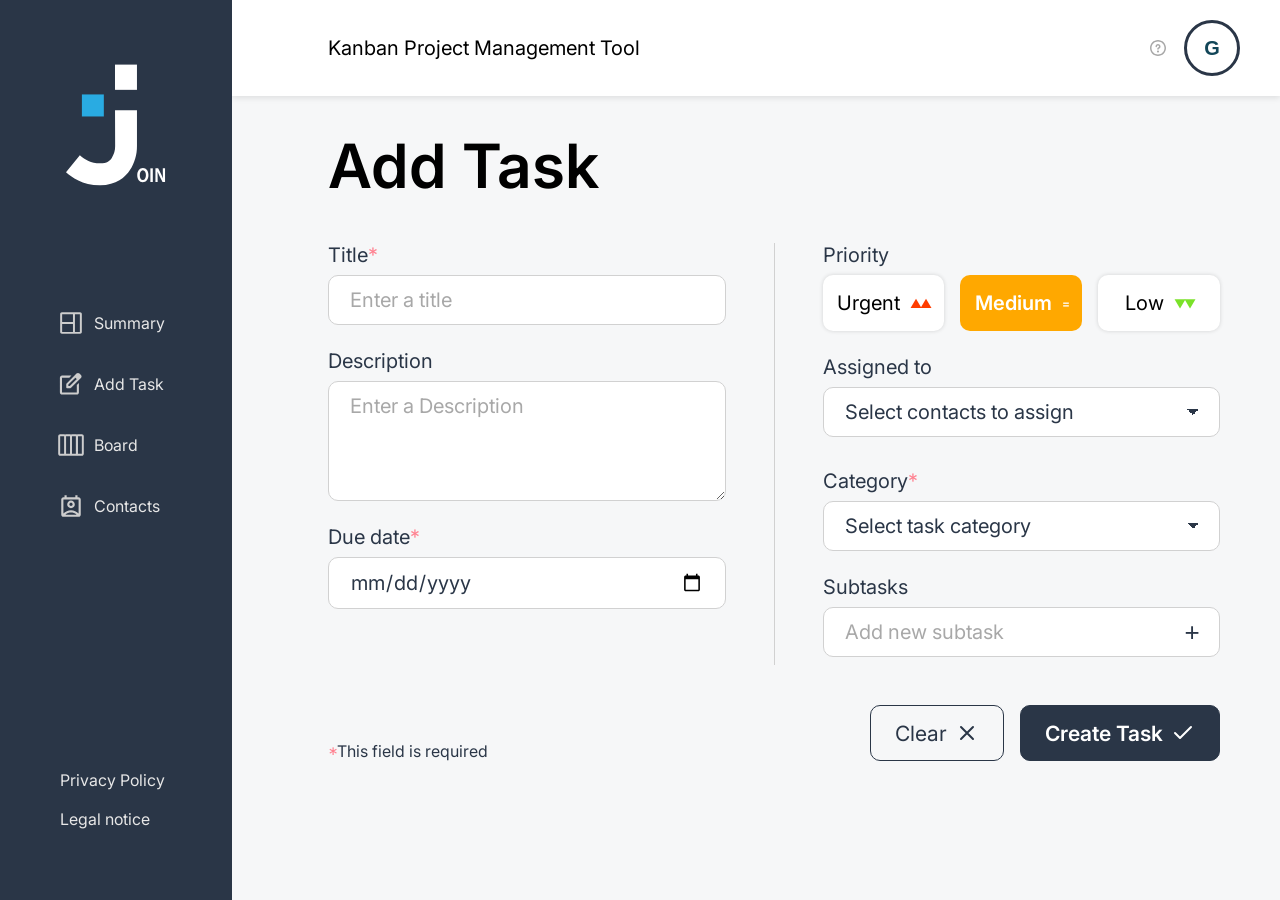
==== html/addTask.html @ f0934f65 "Refactor addTask.html for improved task input Updated the HTML structure for the add task page, incl" ====
<!DOCTYPE html>
<html lang="en">
<head>
    <meta charset="UTF-8">
    <meta name="viewport" content="width=device-width, initial-scale=1.0">
    <title>Add Task</title>
    <!-- LINK -->
    <link rel="stylesheet" href="../css/root.css">
    <link rel="stylesheet" href="../css/standard.css">
    <link rel="stylesheet" href="../css/menuBoard.css">
    <link rel="stylesheet" href="../css/topHeader.css">
    <link rel="stylesheet" href="../style.css">
    <link rel="stylesheet" href="../css/avatar.css">
    <link rel="stylesheet" href="../css/toast.css">
    <link rel="stylesheet" href="../css/addTask.css">
    <link rel="icon" href="../assets/icons/favicon.svg" type="image/svg+xml">
    <script src="../script.js"></script>
    <script src="../js/firebaseConfig.js" defer></script>
    <script src="../js/contactsDb.js" defer></script>
    <script src="../js/contactsApi.js" defer></script>
    <script src="../js/templates.js" defer></script>
    <script src="../js/tasksDb.js" defer></script>
    <script src="../js/tasksApi.js" defer></script>
    <script src="../js/tasksTemplates.js" defer></script>
    <script src="../js/addTask.js" defer></script>


    
</head>
<body>
    <!-- MENU BOARD -->
        <header id="topHeader" class="topHeader">
            <div id="topHeader-content" class="header">
                <p class="title" id="title">Kanban Project Management Tool</p>
                <div class="circle">
                    <a href="help.html" id="helpButton" class="helpButton" aria-label="Help">
                        <img class="questionCircle" src="../assets/icons/questionsCircle.svg" alt="" id="questionCircle">
                    </a>
                    <button id="profileButton" class="profileButton" aria-haspopup="true" aria-controls="profileMenu" aria-expanded="false" aria-label="Profile menu">
                        <div id="nameKuerzel" class="nameKuerzel">G</div>
                    </button>
                    <nav id="profileMenu" class="profileMenu" aria-label="Profile menu" hidden>
                        <a class="profileMenuItem" href="legal.html">Legal Notice</a>
                        <a class="profileMenuItem" href="privacy.html">Privacy Policy</a>
                        <button type="button" class="profileMenuItem" id="logoutButton">Log out</button>
                    </nav>
                </div>
            </div>
        </header>
        <section class="menuBoard" id="menuBoard">
            <img class="logo" src="../assets/icons/joinDesktop.svg" alt="Join Logo">
            <nav class="menuContainer" id="menuContainer">
                <a class="menuItems" href="../html/summary.html"> <img src="../assets/icons/summary.svg" alt="Summary Icon"><p>Summary</p></a>
                <a class="menuItems" href="../html/addTask.html"> <img src="../assets/icons/addTask.svg" alt="Add Task Icon"><p>Add Task</p></a>
                <a class="menuItems" href="../html/board.html"> <img src="../assets/icons/board.svg" alt="Board Icon"><p>Board</p></a>
                <a class="menuItems" href="../html/contacts.html"> <img src="../assets/icons/contacts.svg" alt="Contacts Icon"><p>Contacts</p></a>
            </nav>
            <div class="menuContainer" id="policyContainer">
                <a class="menuItems" href="../html/privacy.html"> <p>Privacy Policy</p></a>
                <a class="menuItems" href="../html/legal.html"> <p>Legal notice</p></a>
            </div>
        </section>
        <main class="addTask">
            <h1 class="addTask__title">Add Task</h1>
            <form class="addTask__form" id="addTaskForm" novalidate>
                <div class="addTask__columns">
                    <div class="addTask__column">
                        <div class="field">
                            <label class="field__label" for="taskTitle">Title<span class="field__required">*</span></label>
                            <input class="field__input" type="text" id="taskTitle" placeholder="Enter a title" autocomplete="off" aria-describedby="taskTitle-error">
                            <p class="field__error" id="taskTitle-error" aria-live="polite"></p>
                        </div>
                        <div class="field">
                            <label class="field__label" for="taskDescription">Description</label>
                            <textarea class="field__input field__input--area" id="taskDescription" placeholder="Enter a Description"></textarea>
                        </div>
                        <div class="field">
                            <label class="field__label" for="taskDueDate">Due date<span class="field__required">*</span></label>
                            <input class="field__input" type="date" id="taskDueDate" aria-describedby="taskDueDate-error">
                            <p class="field__error" id="taskDueDate-error" aria-live="polite"></p>
                        </div>
                    </div>
                    <div class="addTask__divider" aria-hidden="true"></div>
                    <div class="addTask__column">
                        <div class="field">
                            <span class="field__label" id="priorityLabel">Priority</span>
                            <div class="priority" role="group" aria-labelledby="priorityLabel">
                                <button type="button" class="priority__button" data-action="set-priority" data-priority="urgent" aria-pressed="false">Urgent <span class="priority__icon" aria-hidden="true">▲▲</span></button>
                                <button type="button" class="priority__button" data-action="set-priority" data-priority="medium" aria-pressed="true">Medium <span class="priority__icon" aria-hidden="true">=</span></button>
                                <button type="button" class="priority__button" data-action="set-priority" data-priority="low" aria-pressed="false">Low <span class="priority__icon" aria-hidden="true">▼▼</span></button>
                            </div>
                        </div>
                        <div class="field">
                            <span class="field__label" id="assignedLabel">Assigned to</span>
                            <div class="assign" id="assignedTo">
                                <button type="button" class="field__input assign__toggle" id="assignToggle" data-action="toggle-contact-menu" aria-haspopup="true" aria-expanded="false" aria-controls="contactOptions" aria-labelledby="assignedLabel assignToggle">Select contacts to assign</button>
                                <ul class="assign__options" id="contactOptions" hidden></ul>
                            </div>
                            <div class="assign__selected" id="selectedContacts"></div>
                        </div>
                        <div class="field">
                            <label class="field__label" for="taskCategory">Category<span class="field__required">*</span></label>
                            <select class="field__input field__input--select" id="taskCategory" aria-describedby="taskCategory-error">
                                <option value="">Select task category</option>
                                <option value="Technical Task">Technical Task</option>
                                <option value="User Story">User Story</option>
                            </select>
                            <p class="field__error" id="taskCategory-error" aria-live="polite"></p>
                        </div>
                        <div class="field">
                            <label class="field__label" for="subtaskInput">Subtasks</label>
                            <div class="subtaskInput">
                                <input class="field__input" type="text" id="subtaskInput" placeholder="Add new subtask" autocomplete="off">
                                <button type="button" class="subtaskInput__plus" data-action="focus-subtask" aria-label="Add subtask">+</button>
                                <span class="subtaskInput__actions">
                                    <button type="button" data-action="clear-subtask-input" aria-label="Empty the subtask field"><img src="../assets/icons/close.svg" alt=""></button>
                                    <button type="button" class="subtaskInput__confirm" data-action="add-subtask" aria-label="Add subtask"><img src="../assets/icons/check.svg" alt=""></button>
                                </span>
                            </div>
                            <ul class="subtaskList" id="subtaskList"></ul>
                        </div>
                    </div>
                </div>
                <div class="addTask__footer">
                    <p class="addTask__note"><span class="field__required">*</span>This field is required</p>
                    <p class="field__error" id="form-error" role="alert"></p>
                    <div class="addTask__buttons">
                        <button type="button" class="addTask__button addTask__button--secondary" id="clearButton">Clear <img src="../assets/icons/close.svg" alt=""></button>
                        <button type="submit" class="addTask__button addTask__button--primary" id="createButton">Create Task <img src="../assets/icons/check.svg" alt=""></button>
                    </div>
                </div>
            </form>
        </main>
</body>
</html>
---- css/root.css ----
:root {
  /* Colors */
  --color-background: #f6f7f8;
  --color-text: #ffffff;

  /* Menu Board */
  --color-menuBoard-background: #2a3647;
  --color-menuBoard-hover-background: #091931;
  --menuBoard-min-height: 710px;
  --color-menuBoard-text: #e7e7e7;
  --color-header-background: #ffffff;
  --color-initials: #124658;
  --menuBoard-width: 232px;
  --color-profile-button-background: #29ABE2;
  --color-profile-hover-background: #000000;

  /* Layout */
  --header-width: 1241px;
  --header-height: 122px;

  /* Spacing */
  --header-signup-gap: 35px;

  /* Typography */
  --font-family: "Inter", sans-serif;
  --font-size-header: 20px;
  --font-weight-regular: 400;
  --line-height-header: 120%;

  /* Login Button */
  --login-button-background: #2a3647;
  --login-button-radius: 8px;
  --login-button-padding-y: 15px;
  --login-button-padding-x: 24px;
  --login-button-height: 48px;
  --login-button-color: #ffffff;

  /* Button Typography */
  --button-font-size: 16px;
  --button-font-weight: 700;
  --button-line-height: 120%;
  --font-family: "Inter", sans-serif;

  /* Guest Login Button */
  --guest-button-width: 177px;
  --guest-button-height: 48px;
  --guest-button-radius: 8px;
  --guest-button-border-width: 1px;
  --guest-button-padding-y: 15px;
  --guest-button-padding-x: 24px;

  /* Guest Login Button Typography */
  --guest-button-font-family: "Inter", sans-serif;
  --guest-button-font-size: 21px;
  --guest-button-font-weight: 700;
  --guest-button-line-height: 120%;
  --guest-button-color: #2a3647;

  /* Login Card */
  --login-card-width: 652px;
  --login-card-background: #ffffff;
  --login-card-radius: 30px;
  --login-card-padding-y: 48px;
  --login-card-padding-x: 115px;
  --login-card-gap: 32px;
  --login-card-shadow: 0 0 14px 3px rgba(0, 0, 0, 0.14);

  /* Login Title */
  --login-title-font-size: 61px;
  --login-title-font-weight: 700;
  --login-title-line-height: 120%;
  --login-title-color: #000000;

  /* Login Title Underline */
  --login-underline-color: #29abe2;
  --login-underline-height: 3px;

  /* Login Input Fields */
  --input-height: 48px;
  --input-radius: 10px;
  --input-border-width: 1px;
  --input-padding-y: 12px;
  --input-padding-x: 21px;
  --input-gap: 10px;
  --input-background: #ffffff;
  --input-border-color: #686868;

  /* Input Typography */
  --input-font-size: 20px;
  --input-font-weight: 400;
  --input-line-height: 120%;
  --input-text-color: #686868;
}
---- css/standard.css ----
body {
  min-height: 100vh;
  display: flex;
  flex-direction: column;

  background-color: var(--color-background);
  font-family: "Inter", sans-serif;
}

main {
  display: flex;
  flex-direction: row;
  gap: 10px;
}

/* =========================
   FONT FACE
========================= */

@font-face {
  font-family: "Inter";
  src: url("../assets/fonts/Anton,Inter/Inter/static/Inter_18pt-Regular.ttf");
  font-weight: 400;
  font-style: normal;
}

@font-face {
  font-family: "Inter";
  src: url("../assets/fonts/Anton,Inter/Inter/static/Inter_18pt-SemiBold.ttf");
  font-weight: 600;
  font-style: normal;
}

@font-face {
  font-family: "Inter";
  src: url("../assets/fonts/Anton,Inter/Inter/static/Inter_18pt-SemiBold.ttf");
  font-weight: 700;
  font-style: normal;
}
---- css/menuBoard.css ----
.menuBoard {
    position: fixed;
    display: flex;
    flex-direction: column;
    box-sizing: border-box;
    background-color: var(--color-menuBoard-background);
    color: var(--color-menuBoard-text);
    height: 100vh;
    min-height: var(--menuBoard-min-height);
    width: var(--menuBoard-width);
    left: 0;
    top: 0;
    padding: 64px 0;
    z-index: 1000;
}

.logo {
    height: 122px;
    width: 100px;
}

.menuBoard .logo {
    margin: 0 0 114px 66px;
}

.menuContainer {
    display: flex;
    flex-direction: column;
    gap: 16px;
    width: 100%;
}

#policyContainer {
    gap: 4px;
    margin-top: auto;
}

.menuItems {
    display: flex;
    justify-content: flex-start;
    align-items: center;
    gap: 10px;
    box-sizing: border-box;
    width: 100%;
    height: 45px;
    padding-left: 58px;
    border: unset;
    background-color: unset;
    cursor: pointer;
    transition: background-color 0.1s ease-in-out;
    color: var(--color-menuBoard-text);
    font-size: 16px;
    text-decoration: none;
}

.menuItems img {
    width: 26px;
    height: 26px;
}

#policyContainer .menuItems {
    height: 35px;
    padding-left: 60px;
}

.menuItems:hover,
.menuItems[aria-current="page"] {
    background-color: var(--color-menuBoard-hover-background);
}

p {
    margin: 0;
}
---- css/topHeader.css ----
/* Header Section */

.topHeader {
    position: fixed;
    top: 0;
    left: 232px;
    right: 0;
    height: 96px;
    background: var(--color-header-background);
    box-shadow: 0px 2px 6px rgba(0, 0, 0, 0.1);
    display: flex;
    font-size: 20px;
    z-index: 1000;
}

.header {
    display: flex;
    align-items: center;
    justify-content: space-between;
    width: 100%;
    padding: 0 40px 0 96px;
}

/* Circle Section */

.circle {
    position: relative;
    display: flex;
    gap: 16px;
}

.helpButton {
    display: flex;
    align-items: center;
    cursor: pointer;
    transition: all 0.1s ease-out;
    border: unset;
    background-color: unset;
    padding: 0;
}

.questionCircle {
    width: 20px;
    height: 20px;
    padding: 0;
}

.profileButton {
    display: flex;
    border: unset;
    background-color: unset;
    padding: 0;
}

.nameKuerzel {
    display: flex;
    align-items: center;
    justify-content: center;
    box-sizing: border-box;
    color: var(--color-initials);
    aspect-ratio: 1/1;
    height: 56px;
    border-radius: 50%;
    cursor: pointer;
    transition: background-color 0.1s ease-in, color 0.1s ease-in;
    border: 3px solid var(--color-menuBoard-background);
    background-color: var(--color-header-background);
    font-size: 20px;
    font-weight: bold;
}

.nameKuerzel:hover {
    background-color: var(--color-menuBoard-background);
    color: var(--color-header-background);
}

.profileButton[hidden] {
    display: none;
}

/* Profile menu: Legal Notice, Privacy Policy, Log out */

.profileMenu {
    position: absolute;
    top: calc(100% + 12px);
    right: 0;
    display: flex;
    flex-direction: column;
    min-width: 150px;
    padding: 8px;
    border-radius: 20px 0 20px 20px;
    background-color: var(--color-menuBoard-background);
}

.profileMenu[hidden] {
    display: none;
}

.profileMenuItem {
    display: block;
    padding: 10px 16px;
    border: unset;
    border-radius: 8px;
    background-color: unset;
    color: var(--color-text);
    font-family: inherit;
    font-size: 16px;
    text-align: left;
    text-decoration: none;
    white-space: nowrap;
    cursor: pointer;
    transition: background-color 100ms ease-in-out;
}

.profileMenuItem:hover {
    background-color: var(--color-menuBoard-hover-background);
}
---- style.css ----
@import url("./css/root.css");
@import url("./css/standard.css");



html,
body {
    display: flex;
    flex-direction: column;
    min-height: 100vh;
    width: 100%;
    min-height: 100vh;
    margin: 0;
      box-sizing: border-box;
}

*,
*::before,
*::after {
    box-sizing: border-box;
    margin: 0;
    padding: 0;
}

.start-page{
    margin:0;
    background-color: #2A3647;
    min-height: 100vh

}

.start-content {
  display: flex;
  justify-content: center;
  align-items: center;
  min-height: 100vh;
}

.start-content img {
  width: 100px;
  height: 122px;
  object-fit: contain;
}
---- css/addTask.css ----
/* Add Task: Formular in zwei Spalten (links Titel, Beschreibung, Datum; rechts Priorität, Kontakte, Kategorie, Subtasks) */

.addTask {
    display: block;
    padding: 130px 60px 48px 328px;
    color: var(--color-menuBoard-background);
    font-family: var(--font-family);
}

.addTask__title {
    margin: 0 0 40px;
    font-size: 61px;
    font-weight: 700;
    line-height: 1.2;
    color: #000000;
}

.addTask__form {
    max-width: 980px;
}

.addTask__columns {
    display: flex;
    gap: 48px;
}

.addTask__column {
    display: flex;
    flex: 1 1 0;
    flex-direction: column;
    gap: 24px;
    min-width: 0;
}

.addTask__divider {
    width: 1px;
    background-color: #d1d1d1;
}

/* Felder */

.field {
    position: relative;
    display: flex;
    flex-direction: column;
    gap: 8px;
}

.field__label {
    font-size: 20px;
}

.field__required {
    color: #ff8190;
}

.field__input {
    box-sizing: border-box;
    width: 100%;
    min-height: 48px;
    padding: 12px 21px;
    border: 1px solid #d1d1d1;
    border-radius: 10px;
    background-color: #ffffff;
    font-family: inherit;
    font-size: 20px;
    color: var(--color-menuBoard-background);
}

.field__input::placeholder {
    color: #a8a8a8;
}

.field__input:focus {
    border-color: var(--secondary-color);
    outline: none;
}

.field__input--area {
    min-height: 120px;
    resize: vertical;
}

.field__input--select {
    appearance: none;
    cursor: pointer;
    background-image: linear-gradient(45deg, transparent 50%, #2a3647 50%), linear-gradient(135deg, #2a3647 50%, transparent 50%);
    background-position: calc(100% - 26px) 50%, calc(100% - 20px) 50%;
    background-size: 6px 6px;
    background-repeat: no-repeat;
}

.input-error {
    border-color: #ff3d71;
}

.field__error {
    margin: 0;
    color: #ff3d71;
    font-size: 14px;
}

.field__error:empty {
    display: none;
}

/* Priorität */

.priority {
    display: flex;
    gap: 16px;
}

.priority__button {
    display: flex;
    flex: 1 1 0;
    align-items: center;
    justify-content: center;
    gap: 10px;
    min-height: 56px;
    border: unset;
    border-radius: 10px;
    background-color: #ffffff;
    box-shadow: 0 0 4px rgba(0, 0, 0, 0.15);
    font-family: inherit;
    font-size: 20px;
    color: #000000;
    cursor: pointer;
    transition: background-color 100ms ease-in-out;
}

.priority__icon {
    font-size: 12px;
    letter-spacing: -2px;
}

.priority__button[data-priority="urgent"] .priority__icon { color: #ff3d00; }
.priority__button[data-priority="medium"] .priority__icon { color: #ffa800; }
.priority__button[data-priority="low"] .priority__icon { color: #7ae229; }

.priority__button[aria-pressed="true"] {
    color: #ffffff;
    font-weight: 700;
    box-shadow: none;
}

.priority__button[aria-pressed="true"] .priority__icon { color: #ffffff; }
.priority__button[data-priority="urgent"][aria-pressed="true"] { background-color: #ff3d00; }
.priority__button[data-priority="medium"][aria-pressed="true"] { background-color: #ffa800; }
.priority__button[data-priority="low"][aria-pressed="true"] { background-color: #7ae229; }

/* Assigned to */

.assign {
    position: relative;
}

.assign__toggle {
    position: relative;
    text-align: left;
    cursor: pointer;
    background-image: linear-gradient(45deg, transparent 50%, #2a3647 50%), linear-gradient(135deg, #2a3647 50%, transparent 50%);
    background-position: calc(100% - 26px) 50%, calc(100% - 20px) 50%;
    background-size: 6px 6px;
    background-repeat: no-repeat;
}

.assign__options {
    position: absolute;
    top: calc(100% + 4px);
    z-index: 10;
    box-sizing: border-box;
    width: 100%;
    max-height: 260px;
    margin: 0;
    padding: 8px;
    overflow-y: auto;
    list-style: none;
    border: 1px solid #d1d1d1;
    border-radius: 10px;
    background-color: #ffffff;
}

.assign__option {
    display: flex;
    align-items: center;
    gap: 16px;
    box-sizing: border-box;
    width: 100%;
    padding: 8px 12px;
    border: unset;
    border-radius: 10px;
    background-color: unset;
    font-family: inherit;
    font-size: 20px;
    color: inherit;
    text-align: left;
    cursor: pointer;
    transition: background-color 100ms ease-in-out;
}

.assign__option:hover {
    background-color: #eef0f3;
}

.assign__option[aria-pressed="true"] {
    background-color: var(--color-menuBoard-background);
    color: #ffffff;
}

.assign__name {
    flex: 1 1 auto;
}

.assign__box {
    flex: 0 0 18px;
    width: 18px;
    height: 18px;
    border: 2px solid currentColor;
    border-radius: 4px;
}

.assign__option[aria-pressed="true"] .assign__box {
    display: flex;
    align-items: center;
    justify-content: center;
    background-color: #ffffff;
    color: var(--color-menuBoard-background);
    font-size: 14px;
    font-weight: 700;
    line-height: 1;
}

.assign__option[aria-pressed="true"] .assign__box::after {
    content: "✓";
}

.assign__message {
    padding: 8px 12px;
}

.assign__selected {
    display: flex;
    flex-wrap: wrap;
}

.taskAvatar {
    display: flex;
    align-items: center;
    justify-content: center;
    flex: 0 0 42px;
    width: 42px;
    height: 42px;
    margin-right: -8px;
    border: 2px solid #ffffff;
    border-radius: 50%;
    box-sizing: border-box;
    color: #ffffff;
    font-size: 14px;
    font-weight: 600;
}

/* Subtasks */

.subtaskInput {
    position: relative;
}

.subtaskInput__plus,
.subtaskInput__actions {
    position: absolute;
    top: 50%;
    right: 12px;
    transform: translateY(-50%);
}

.subtaskInput__plus,
.subtaskInput__actions button,
.subtaskList__actions button {
    border: unset;
    background-color: unset;
    cursor: pointer;
    transition: background-color 100ms ease-in-out;
}

.subtaskInput__plus {
    width: 32px;
    height: 32px;
    border-radius: 50%;
    font-size: 26px;
    line-height: 1;
    color: var(--color-menuBoard-background);
}

.subtaskInput__plus:hover,
.subtaskInput__actions button:hover,
.subtaskList__actions button:hover {
    background-color: #eef0f3;
}

.subtaskInput:focus-within .subtaskInput__plus,
.subtaskInput:not(:focus-within) .subtaskInput__actions {
    display: none;
}

.subtaskInput__actions {
    display: flex;
    gap: 8px;
}

.subtaskInput__actions button,
.subtaskList__actions button {
    width: 32px;
    height: 32px;
    padding: 4px;
    border-radius: 8px;
    color: var(--color-menuBoard-background);
}

.subtaskInput__actions .subtaskInput__confirm,
.subtaskList__actions .subtaskList__confirm {
    background-color: var(--color-menuBoard-background);
}

.subtaskList {
    margin: 0;
    padding: 0;
    list-style: none;
}

.subtaskList__item {
    display: flex;
    align-items: center;
    justify-content: space-between;
    gap: 12px;
    padding: 6px 12px;
    border-radius: 8px;
}

.subtaskList__item::before {
    content: "•";
    margin-right: -4px;
}

.subtaskList__title {
    flex: 1 1 auto;
    overflow-wrap: anywhere;
    font-size: 20px;
}

.subtaskList__actions {
    display: none;
    gap: 4px;
}

.subtaskList__item:hover .subtaskList__actions,
.subtaskList__item:focus-within .subtaskList__actions,
.subtaskList__actions--visible {
    display: flex;
}

.subtaskList__item:hover {
    background-color: #eef0f3;
}

.subtaskList__item--edit::before {
    content: none;
}

.subtaskList__input {
    flex: 1 1 auto;
    min-width: 0;
    padding: 6px 4px;
    border: unset;
    border-bottom: 1px solid var(--secondary-color);
    background-color: unset;
    font-family: inherit;
    font-size: 20px;
}

/* Unten: Hinweis, Clear, Create Task */

.addTask__footer {
    display: flex;
    align-items: flex-end;
    justify-content: space-between;
    gap: 16px;
    margin-top: 40px;
}

.addTask__note {
    margin: 0;
    font-size: 16px;
}

.addTask__buttons {
    display: flex;
    gap: 16px;
}

.addTask__button {
    display: flex;
    align-items: center;
    gap: 8px;
    min-height: 56px;
    padding: 0 24px;
    border: 1px solid var(--color-menuBoard-background);
    border-radius: 10px;
    font-family: inherit;
    font-size: 21px;
    font-weight: 700;
    cursor: pointer;
    transition: background-color 100ms ease-in-out, border-color 100ms ease-in-out;
}

.addTask__button img {
    width: 24px;
    height: 24px;
}

.addTask__button--secondary {
    background-color: #f6f7f8;
    color: var(--color-menuBoard-background);
    font-weight: 400;
}

.addTask__button--secondary:hover {
    border-color: var(--secondary-color);
}

.addTask__button--primary {
    background-color: var(--color-menuBoard-background);
    color: #ffffff;
}

.addTask__button--primary:hover {
    background-color: var(--secondary-color);
    border-color: var(--secondary-color);
}

.addTask__button:disabled {
    opacity: 0.5;
    cursor: not-allowed;
}
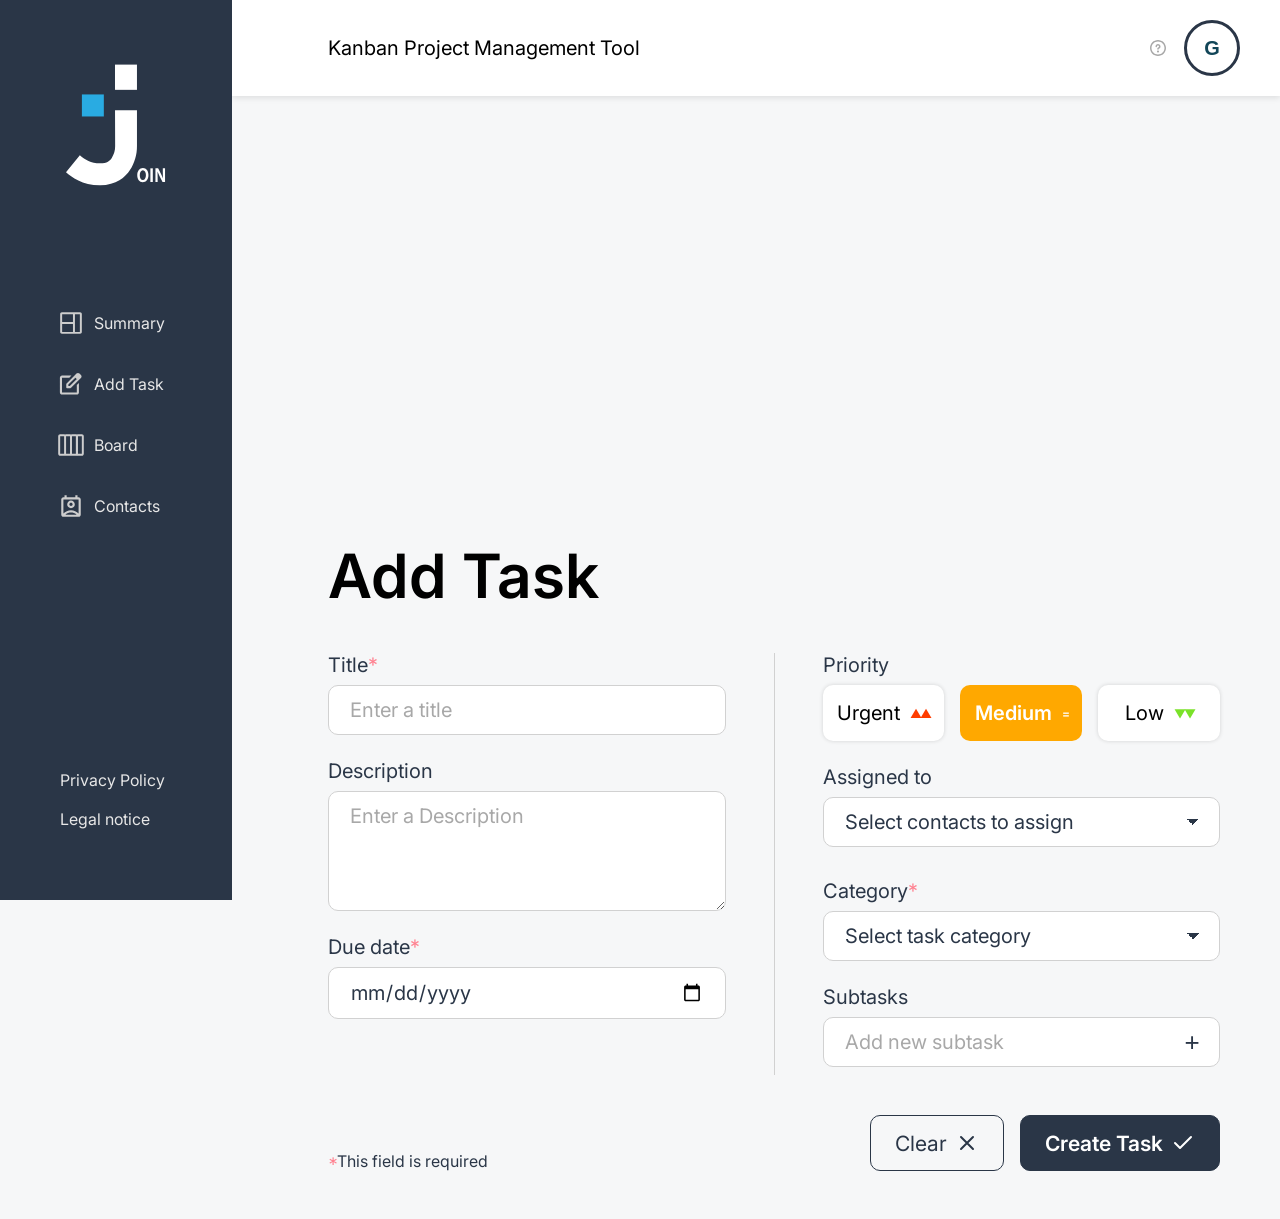
==== commit 91e2da22: "Add mobile styles and responsive headers to addTask.html" ====
--- a/html/addTask.html
+++ b/html/addTask.html
@@ -8,7 +8,9 @@
     <link rel="stylesheet" href="../css/root.css">
     <link rel="stylesheet" href="../css/standard.css">
     <link rel="stylesheet" href="../css/menuBoard.css">
+    <link rel="stylesheet" href="../css/menuBoardMobile.css">
     <link rel="stylesheet" href="../css/topHeader.css">
+    <link rel="stylesheet" href="../css/topHeaderMobile.css">
     <link rel="stylesheet" href="../style.css">
     <link rel="stylesheet" href="../css/avatar.css">
     <link rel="stylesheet" href="../css/toast.css">
@@ -30,26 +32,44 @@
 <body>
     <!-- MENU BOARD -->
         <header id="topHeader" class="topHeader">
-            <div id="topHeader-content" class="header">
+            <div class="header">
                 <p class="title" id="title">Kanban Project Management Tool</p>
                 <div class="circle">
-                    <a href="help.html" id="helpButton" class="helpButton" aria-label="Help">
-                        <img class="questionCircle" src="../assets/icons/questionsCircle.svg" alt="" id="questionCircle">
+                    <a href="help.html" class="helpButton" aria-label="Help">
+                        <img class="questionCircle" src="../assets/icons/questionsCircle.svg" alt="">
                     </a>
-                    <button id="profileButton" class="profileButton" aria-haspopup="true" aria-controls="profileMenu" aria-expanded="false" aria-label="Profile menu">
-                        <div id="nameKuerzel" class="nameKuerzel">G</div>
+                    <button type="button" class="profileButton" aria-haspopup="true" aria-expanded="false" aria-label="Profile menu">
+                        <div class="nameKuerzel">G</div>
                     </button>
-                    <nav id="profileMenu" class="profileMenu" aria-label="Profile menu" hidden>
+                    <nav class="profileMenu" aria-label="Profile menu" hidden>
                         <a class="profileMenuItem" href="legal.html">Legal Notice</a>
                         <a class="profileMenuItem" href="privacy.html">Privacy Policy</a>
-                        <button type="button" class="profileMenuItem" id="logoutButton">Log out</button>
+                        <button type="button" class="profileMenuItem logoutButton">Log out</button>
+                    </nav>
+                </div>
+            </div>
+        </header>
+        <header id="topHeaderResponsive" class="topHeaderResponsive">
+            <img class="logo" src="../assets/icons/logoResponsive.svg" alt="Join Logo">
+            <div class="header">
+                <div class="circle">
+                    <a href="help.html" class="helpButton" aria-label="Help">
+                        <img class="questionCircle" src="../assets/icons/questionsCircle.svg" alt="">
+                    </a>
+                    <button type="button" class="profileButton" aria-haspopup="true" aria-expanded="false" aria-label="Profile menu">
+                        <div class="nameKuerzel">G</div>
+                    </button>
+                    <nav class="profileMenu" aria-label="Profile menu" hidden>
+                        <a class="profileMenuItem" href="legal.html">Legal Notice</a>
+                        <a class="profileMenuItem" href="privacy.html">Privacy Policy</a>
+                        <button type="button" class="profileMenuItem logoutButton">Log out</button>
                     </nav>
                 </div>
             </div>
         </header>
         <section class="menuBoard" id="menuBoard">
             <img class="logo" src="../assets/icons/joinDesktop.svg" alt="Join Logo">
-            <nav class="menuContainer" id="menuContainer">
+            <nav class="menuContainer">
                 <a class="menuItems" href="../html/summary.html"> <img src="../assets/icons/summary.svg" alt="Summary Icon"><p>Summary</p></a>
                 <a class="menuItems" href="../html/addTask.html"> <img src="../assets/icons/addTask.svg" alt="Add Task Icon"><p>Add Task</p></a>
                 <a class="menuItems" href="../html/board.html"> <img src="../assets/icons/board.svg" alt="Board Icon"><p>Board</p></a>
@@ -59,6 +79,14 @@
                 <a class="menuItems" href="../html/privacy.html"> <p>Privacy Policy</p></a>
                 <a class="menuItems" href="../html/legal.html"> <p>Legal notice</p></a>
             </div>
+        </section>
+        <section class="menuBoardResponsive" id="menuBoardResponsive">
+            <nav class="menuContainer">
+                <a class="menuItems" href="../html/summary.html"> <img src="../assets/icons/summary.svg" alt="Summary Icon">Summary</a>
+                <a class="menuItems" href="../html/addTask.html"> <img src="../assets/icons/addTask.svg" alt="Add Task Icon">Add Task</a>
+                <a class="menuItems" href="../html/board.html"> <img src="../assets/icons/board.svg" alt="Board Icon">Board</a>
+                <a class="menuItems" href="../html/contacts.html"> <img src="../assets/icons/contacts.svg" alt="Contacts Icon">Contacts</a>
+            </nav>
         </section>
         <main class="addTask">
             <h1 class="addTask__title">Add Task</h1>
--- a/css/menuBoardMobile.css
+++ b/css/menuBoardMobile.css
@@ -0,0 +1,42 @@
+/* RESPONSIVE DESIGN */
+/* Medium screens & small laptops */
+@media (max-width: 1200px) {
+    .menuBoard {
+        display: none;
+    }
+
+    .menuBoardResponsive {
+        position: fixed;
+        bottom: 0;
+        left: 0;
+        width: 100vw;
+        height: 70px;
+        display: flex;
+        background-color: var(--color-menuBoard-background);
+        gap: 4px;
+        padding: 0;
+        flex: 1;
+    }
+
+    .menuContainer {
+        display: flex;
+        justify-content: space-between;
+        align-items: center;
+        flex-direction: row;
+        gap: 0;
+    }
+
+    .menuItems {
+        display: flex;
+        flex-direction: column;
+        gap: 0;
+        border-radius: 20px;
+        font-size: 16px;
+        height: 100%;
+        color: var(--menuBoardText);
+    }
+
+    .menuItems:hover {
+        color: var(--color-text);
+    }
+}
--- a/css/topHeaderMobile.css
+++ b/css/topHeaderMobile.css
@@ -0,0 +1,35 @@
+/* RESPONSIVE DESIGN */
+/* Medium screens & small laptops */
+@media (max-width: 1200px) {
+    .topHeader {
+        display: none;
+    }
+
+    .topHeaderResponsive {
+        position: fixed;
+        top: 0;
+        left: 0;
+        width: 100vw;
+        max-width: 1560px;
+        display: flex;
+        justify-content: space-between;
+        align-items: center;
+        height: 100px;
+        background: #f4f4f4;
+        box-shadow: 0px 1px 5px rgb(138, 138, 138);
+        padding: 20px 20px;
+    }
+
+    .header {
+        width: 10%;
+    }
+
+    .logo {
+        height: 50px;
+        width: 50px;
+    }
+
+    .questionCircle:hover {
+        transform: scale(1.55);
+    }
+}
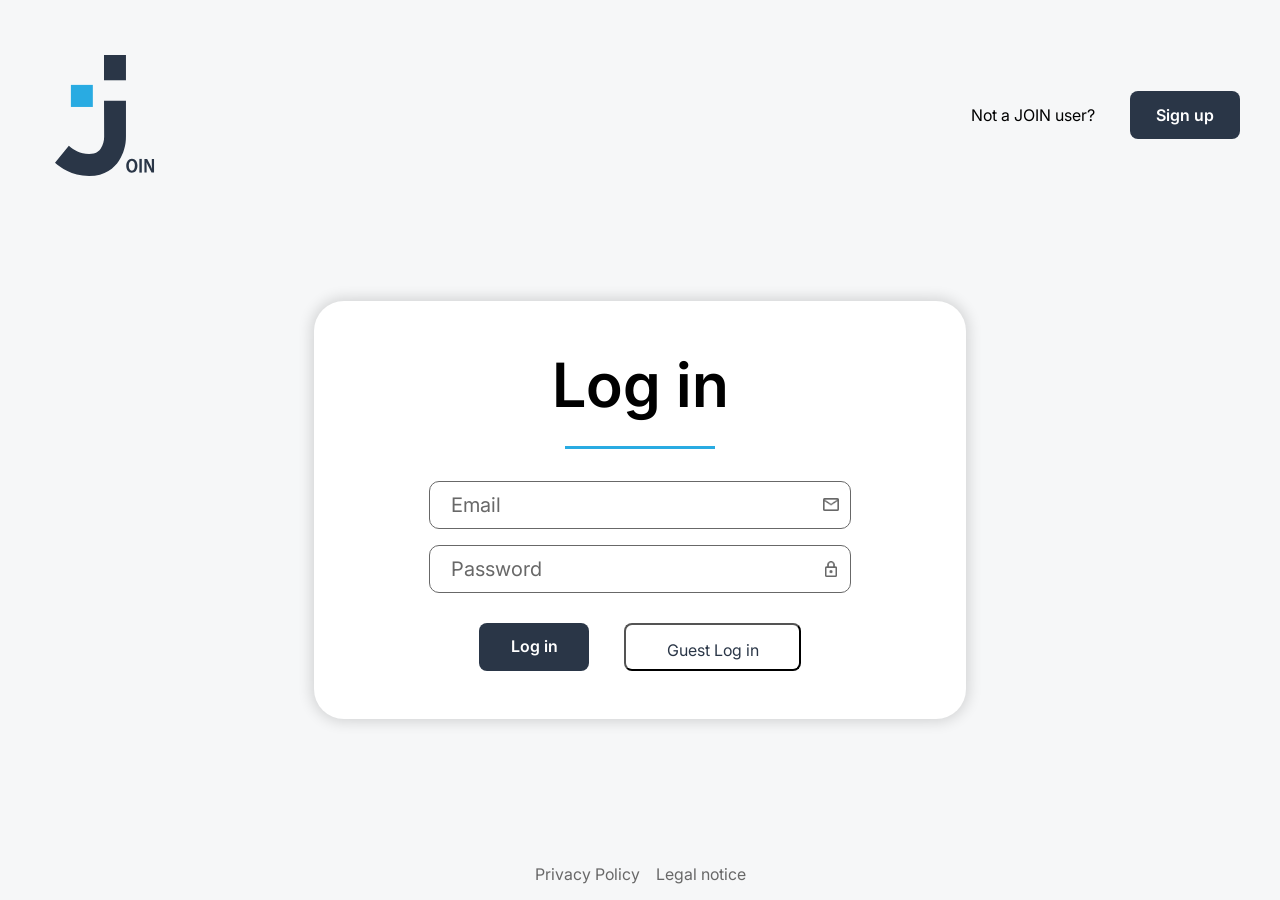
==== commit 47dd04ea: "fixed bug" ====
--- a/html/addTask.html
+++ b/html/addTask.html
@@ -15,6 +15,7 @@
     <link rel="stylesheet" href="../css/avatar.css">
     <link rel="stylesheet" href="../css/toast.css">
     <link rel="stylesheet" href="../css/addTask.css">
+    <link rel="stylesheet" href="../css/addTaskMobile.css">
     <link rel="icon" href="../assets/icons/favicon.svg" type="image/svg+xml">
     <script src="../script.js"></script>
     <script src="../js/firebaseConfig.js" defer></script>
--- a/css/menuBoard.css
+++ b/css/menuBoard.css
@@ -71,3 +71,75 @@
 p {
     margin: 0;
 }
+
+/* ========================================
+   BOARD COLUMNS & TO DO EMPTY STATE
+======================================== */
+.board-columns {
+    display: flex;
+    align-items: flex-start;
+    gap: 26px;
+    margin-top: 48px;
+    width: 100%;
+}
+.board-column {
+    display: flex;
+    flex-direction: column;
+    width: 246px;
+    min-width: 246px;
+}
+.column-header {
+    display: flex;
+    align-items: center;
+    justify-content: space-between;
+    margin-bottom: 16px;
+}
+.column-header h2 {
+    margin: 0;
+    color: #42526e;
+    font-family: "Inter", sans-serif;
+    font-size: 20px;
+    font-weight: 700;
+}
+.column-add-btn {
+    display: flex;
+    align-items: center;
+    justify-content: center;
+    width: 24px;
+    height: 24px;
+    padding: 0;
+    border: 2px solid #2a3647;
+    border-radius: 8px;
+    background-color: transparent;
+    color: #2a3647;
+    font-size: 18px;
+    font-weight: 500;
+    line-height: 1;
+    cursor: pointer;
+    transition: all 0.15s ease;
+}
+.column-add-btn:hover {
+    border-color: #29abe2;
+    color: #29abe2;
+}
+.task-list {
+    display: flex;
+    flex-direction: column;
+    gap: 16px;
+    width: 100%;
+}
+.no-tasks-box {
+    display: flex;
+    align-items: center;
+    justify-content: center;
+    width: 246px;
+    height: 48px;
+    box-sizing: border-box;
+    border: 1px dashed #a8a8a8;
+    border-radius: 10px;
+    background-color: #e7e7e7;
+    color: #a8a8a8;
+    font-family: "Inter", sans-serif;
+    font-size: 16px;
+    font-weight: 400;
+}
--- a/css/menuBoardMobile.css
+++ b/css/menuBoardMobile.css
@@ -28,6 +28,8 @@
 
     .menuItems {
         display: flex;
+        justify-content: center;
+        align-items: center;
         flex-direction: column;
         gap: 0;
         border-radius: 20px;
@@ -39,4 +41,22 @@
     .menuItems:hover {
         color: var(--color-text);
     }
-}+}
+
+/* Ergänzt 09.11.2026: Die Punkte der unteren Leiste teilen sich die Breite (die Regeln der Seitenleiste mit festem Abstand links passen hier nicht, bei 375 px fiel "Contacts" heraus) */
+@media (max-width: 1200px) {
+    .menuBoardResponsive .menuContainer {
+        width: 100%;
+    }
+
+    .menuBoardResponsive .menuItems {
+        flex: 1 1 0;
+        align-items: center;
+        justify-content: center;
+        width: auto;
+        padding: 0;
+        min-width: 0;
+        font-size: 14px;
+        color: var(--color-menuBoard-text);
+    }
+}
--- a/css/topHeaderMobile.css
+++ b/css/topHeaderMobile.css
@@ -32,4 +32,22 @@
     .questionCircle:hover {
         transform: scale(1.55);
     }
-}+}
+
+/* Ergänzt 09.11.2026: Die Kopfzeile bleibt auch bei 375 px im Bild (Kreis mit Initialen war angeschnitten) */
+@media (max-width: 1200px) {
+    .topHeaderResponsive {
+        box-sizing: border-box;
+        width: 100%;
+    }
+
+    .topHeaderResponsive .header {
+        width: auto;
+        padding: 0;
+    }
+
+    .topHeaderResponsive .nameKuerzel {
+        height: 44px;
+        font-size: 16px;
+    }
+}
--- a/css/avatar.css
+++ b/css/avatar.css
@@ -0,0 +1,37 @@
+:root {
+    --color-avatar-orange: #c2410c;
+    --color-avatar-violet: #6d28d9;
+    --color-avatar-magenta: #a21caf;
+    --color-avatar-teal: #0e7490;
+    --color-avatar-green: #047857;
+    --color-avatar-amber: #b45309;
+    --color-avatar-rose: #be123c;
+    --color-avatar-indigo: #4338ca;
+}
+
+/* Farben der runden Kürzel (Kontakte, Add Task, Board): der Kontakt speichert nur den Farbnamen */
+.contact__avatar--orange { background-color: var(--color-avatar-orange); }
+.contact__avatar--violet { background-color: var(--color-avatar-violet); }
+.contact__avatar--magenta { background-color: var(--color-avatar-magenta); }
+.contact__avatar--teal { background-color: var(--color-avatar-teal); }
+.contact__avatar--green { background-color: var(--color-avatar-green); }
+.contact__avatar--amber { background-color: var(--color-avatar-amber); }
+.contact__avatar--rose { background-color: var(--color-avatar-rose); }
+.contact__avatar--indigo { background-color: var(--color-avatar-indigo); }
+
+/* Runde Kürzel in Add Task und Board (die Farbe kommt aus der Klasse oben) */
+.taskAvatar {
+    display: flex;
+    align-items: center;
+    justify-content: center;
+    flex: 0 0 42px;
+    width: 42px;
+    height: 42px;
+    margin-right: -8px;
+    border: 2px solid #ffffff;
+    border-radius: 50%;
+    box-sizing: border-box;
+    color: #ffffff;
+    font-size: 14px;
+    font-weight: 600;
+}
--- a/css/toast.css
+++ b/css/toast.css
@@ -0,0 +1,35 @@
+/* Kurze Rückmeldung unten (Toast): wird von Kontakten, Registrierung und später Add Task und Board genutzt. */
+.toast {
+    position: fixed;
+    bottom: 40px;
+    left: 50%;
+    z-index: 3000;
+    padding: 20px 28px;
+    transform: translateX(-50%);
+    border-radius: 20px 20px 0 20px;
+    background-color: var(--color-menuBoard-background);
+    color: var(--color-text);
+    font-size: 20px;
+    animation: toastIn 0.3s ease-out backwards;
+}
+
+@keyframes toastIn {
+    from { opacity: 0; transform: translate(-50%, 24px); }
+}
+
+@media (prefers-reduced-motion: reduce) {
+    .toast { animation: none; }
+}
+
+@media (max-width: 900px) {
+    .toast {
+        bottom: 104px;
+    }
+}
+
+@media (max-width: 480px) {
+    .toast {
+        max-width: calc(100% - 32px);
+        font-size: 16px;
+    }
+}
--- a/css/addTask.css
+++ b/css/addTask.css
@@ -88,10 +88,6 @@
     background-position: calc(100% - 26px) 50%, calc(100% - 20px) 50%;
     background-size: 6px 6px;
     background-repeat: no-repeat;
-}
-
-.input-error {
-    border-color: #ff3d71;
 }
 
 .field__error {
@@ -149,235 +145,6 @@
 .priority__button[data-priority="medium"][aria-pressed="true"] { background-color: #ffa800; }
 .priority__button[data-priority="low"][aria-pressed="true"] { background-color: #7ae229; }
 
-/* Assigned to */
-
-.assign {
-    position: relative;
-}
-
-.assign__toggle {
-    position: relative;
-    text-align: left;
-    cursor: pointer;
-    background-image: linear-gradient(45deg, transparent 50%, #2a3647 50%), linear-gradient(135deg, #2a3647 50%, transparent 50%);
-    background-position: calc(100% - 26px) 50%, calc(100% - 20px) 50%;
-    background-size: 6px 6px;
-    background-repeat: no-repeat;
-}
-
-.assign__options {
-    position: absolute;
-    top: calc(100% + 4px);
-    z-index: 10;
-    box-sizing: border-box;
-    width: 100%;
-    max-height: 260px;
-    margin: 0;
-    padding: 8px;
-    overflow-y: auto;
-    list-style: none;
-    border: 1px solid #d1d1d1;
-    border-radius: 10px;
-    background-color: #ffffff;
-}
-
-.assign__option {
-    display: flex;
-    align-items: center;
-    gap: 16px;
-    box-sizing: border-box;
-    width: 100%;
-    padding: 8px 12px;
-    border: unset;
-    border-radius: 10px;
-    background-color: unset;
-    font-family: inherit;
-    font-size: 20px;
-    color: inherit;
-    text-align: left;
-    cursor: pointer;
-    transition: background-color 100ms ease-in-out;
-}
-
-.assign__option:hover {
-    background-color: #eef0f3;
-}
-
-.assign__option[aria-pressed="true"] {
-    background-color: var(--color-menuBoard-background);
-    color: #ffffff;
-}
-
-.assign__name {
-    flex: 1 1 auto;
-}
-
-.assign__box {
-    flex: 0 0 18px;
-    width: 18px;
-    height: 18px;
-    border: 2px solid currentColor;
-    border-radius: 4px;
-}
-
-.assign__option[aria-pressed="true"] .assign__box {
-    display: flex;
-    align-items: center;
-    justify-content: center;
-    background-color: #ffffff;
-    color: var(--color-menuBoard-background);
-    font-size: 14px;
-    font-weight: 700;
-    line-height: 1;
-}
-
-.assign__option[aria-pressed="true"] .assign__box::after {
-    content: "✓";
-}
-
-.assign__message {
-    padding: 8px 12px;
-}
-
-.assign__selected {
-    display: flex;
-    flex-wrap: wrap;
-}
-
-.taskAvatar {
-    display: flex;
-    align-items: center;
-    justify-content: center;
-    flex: 0 0 42px;
-    width: 42px;
-    height: 42px;
-    margin-right: -8px;
-    border: 2px solid #ffffff;
-    border-radius: 50%;
-    box-sizing: border-box;
-    color: #ffffff;
-    font-size: 14px;
-    font-weight: 600;
-}
-
-/* Subtasks */
-
-.subtaskInput {
-    position: relative;
-}
-
-.subtaskInput__plus,
-.subtaskInput__actions {
-    position: absolute;
-    top: 50%;
-    right: 12px;
-    transform: translateY(-50%);
-}
-
-.subtaskInput__plus,
-.subtaskInput__actions button,
-.subtaskList__actions button {
-    border: unset;
-    background-color: unset;
-    cursor: pointer;
-    transition: background-color 100ms ease-in-out;
-}
-
-.subtaskInput__plus {
-    width: 32px;
-    height: 32px;
-    border-radius: 50%;
-    font-size: 26px;
-    line-height: 1;
-    color: var(--color-menuBoard-background);
-}
-
-.subtaskInput__plus:hover,
-.subtaskInput__actions button:hover,
-.subtaskList__actions button:hover {
-    background-color: #eef0f3;
-}
-
-.subtaskInput:focus-within .subtaskInput__plus,
-.subtaskInput:not(:focus-within) .subtaskInput__actions {
-    display: none;
-}
-
-.subtaskInput__actions {
-    display: flex;
-    gap: 8px;
-}
-
-.subtaskInput__actions button,
-.subtaskList__actions button {
-    width: 32px;
-    height: 32px;
-    padding: 4px;
-    border-radius: 8px;
-    color: var(--color-menuBoard-background);
-}
-
-.subtaskInput__actions .subtaskInput__confirm,
-.subtaskList__actions .subtaskList__confirm {
-    background-color: var(--color-menuBoard-background);
-}
-
-.subtaskList {
-    margin: 0;
-    padding: 0;
-    list-style: none;
-}
-
-.subtaskList__item {
-    display: flex;
-    align-items: center;
-    justify-content: space-between;
-    gap: 12px;
-    padding: 6px 12px;
-    border-radius: 8px;
-}
-
-.subtaskList__item::before {
-    content: "•";
-    margin-right: -4px;
-}
-
-.subtaskList__title {
-    flex: 1 1 auto;
-    overflow-wrap: anywhere;
-    font-size: 20px;
-}
-
-.subtaskList__actions {
-    display: none;
-    gap: 4px;
-}
-
-.subtaskList__item:hover .subtaskList__actions,
-.subtaskList__item:focus-within .subtaskList__actions,
-.subtaskList__actions--visible {
-    display: flex;
-}
-
-.subtaskList__item:hover {
-    background-color: #eef0f3;
-}
-
-.subtaskList__item--edit::before {
-    content: none;
-}
-
-.subtaskList__input {
-    flex: 1 1 auto;
-    min-width: 0;
-    padding: 6px 4px;
-    border: unset;
-    border-bottom: 1px solid var(--secondary-color);
-    background-color: unset;
-    font-family: inherit;
-    font-size: 20px;
-}
-
 /* Unten: Hinweis, Clear, Create Task */
 
 .addTask__footer {
@@ -442,3 +209,58 @@
     opacity: 0.5;
     cursor: not-allowed;
 }
+
+.addTask__button[hidden] {
+    display: none;
+}
+
+/* Bis 1200 px (wie die Menüs des Teams): untere Leiste, ein Spalte statt zwei, bis 320 px ohne waagerechten Scrollbalken */
+@media (max-width: 1200px) {
+    .addTask {
+        padding: 120px 16px 100px;
+    }
+
+    .addTask__title {
+        margin-bottom: 24px;
+        font-size: 47px;
+    }
+
+    .addTask__columns {
+        flex-direction: column;
+        gap: 24px;
+    }
+
+    .addTask__divider {
+        display: none;
+    }
+
+    .addTask__footer {
+        flex-direction: column;
+        align-items: stretch;
+    }
+
+    .addTask__buttons {
+        flex-wrap: wrap;
+        justify-content: flex-end;
+    }
+}
+
+@media (max-width: 420px) {
+    .priority {
+        gap: 8px;
+    }
+
+    .priority__button {
+        padding: 0 4px;
+        font-size: 16px;
+        gap: 6px;
+    }
+}
+
+.menuBoardResponsive {
+    display: none;
+} 
+
+.topHeaderResponsive {
+    display: none;
+}
--- a/css/addTaskMobile.css
+++ b/css/addTaskMobile.css
@@ -0,0 +1,9 @@
+@media (max-width: 1200px) {
+    .menuBoardResponsive {
+        display: flex;
+    } 
+
+    .topHeaderResponsive {
+        display: flex;
+    }
+}
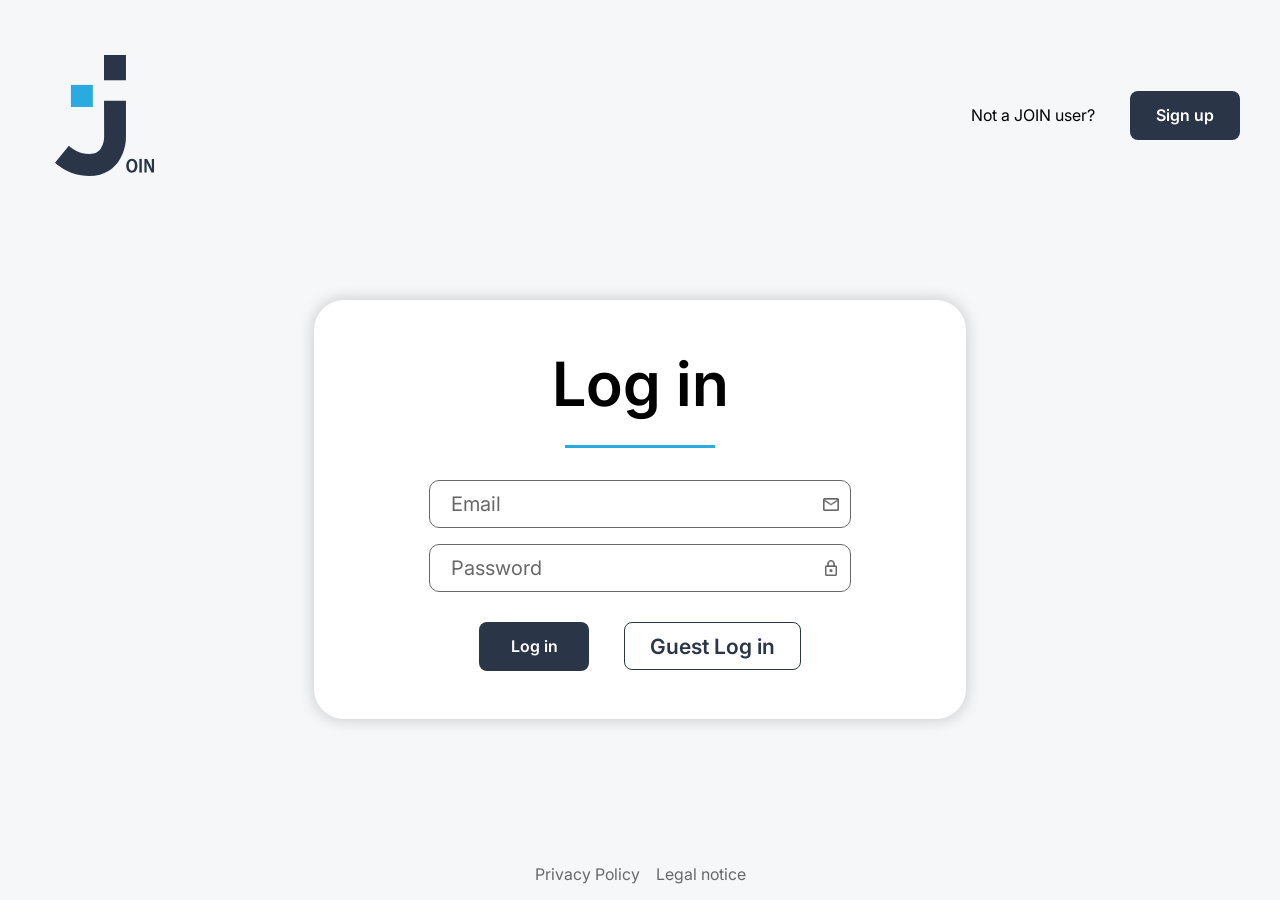
==== commit cd60d96c: "Link addTaskLists.css in addTask.html" ====
--- a/html/addTask.html
+++ b/html/addTask.html
@@ -15,6 +15,7 @@
     <link rel="stylesheet" href="../css/avatar.css">
     <link rel="stylesheet" href="../css/toast.css">
     <link rel="stylesheet" href="../css/addTask.css">
+    <link rel="stylesheet" href="../css/addTaskLists.css">
     <link rel="stylesheet" href="../css/addTaskMobile.css">
     <link rel="icon" href="../assets/icons/favicon.svg" type="image/svg+xml">
     <script src="../script.js"></script>
--- a/css/root.css
+++ b/css/root.css
@@ -39,7 +39,6 @@
   --button-font-size: 16px;
   --button-font-weight: 700;
   --button-line-height: 120%;
-  --font-family: "Inter", sans-serif;
 
   /* Guest Login Button */
   --guest-button-width: 177px;
@@ -90,4 +89,37 @@
   --input-font-weight: 400;
   --input-line-height: 120%;
   --input-text-color: #686868;
-}
+
+  /* Shared & Project Variables */
+  --secondary-color: #29abe2;
+  --color-summerSky: #29abe2;
+  --color-black: #000000;
+  --color-white: #ffffff;
+  --color-border-light: #d1d1d1;
+  --color-placeholder: #a8a8a8;
+  --color-required: #ff8190;
+  --color-error: #ff3d71;
+  --color-prio-urgent: #ff3d00;
+  --color-prio-medium: #ffa800;
+  --color-prio-low: #7ae229;
+  --shadow-prio-button: 0 0 4px rgba(0, 0, 0, 0.15);
+  --color-hover-light: #eef0f3;
+  --color-column-title: #42526e;
+  --shadow-card: 0 0 10px rgba(0, 0, 0, 0.08);
+  --shadow-card-hover: 0 0 14px rgba(42, 54, 71, 0.25);
+  --color-tag-user-story: #0038ff;
+  --color-tag-technical: #1fd7c1;
+  --color-progress-bg: #f4f4f4;
+  --color-progress-fill: #4589ff;
+
+  /* Privacy & Legal Pages */
+  --page-max-width: 1440px;
+  --page-gap: 50px;
+  --page-padding: 100px;
+  --page-padding-left: 300px;
+  --page-subtitle-size: 27px;
+  --page-line-height: 1.2;
+  --page-title-margin-bottom: 16px;
+  --page-subtitle-margin-bottom: 8px;
+  --page-list-padding-left: 20px;
+}
--- a/css/standard.css
+++ b/css/standard.css
@@ -2,15 +2,15 @@
   min-height: 100vh;
   display: flex;
   flex-direction: column;
-
+  overflow: hidden;
   background-color: var(--color-background);
-  font-family: "Inter", sans-serif;
+  font-family: var(--font-family);
 }
 
 main {
   display: flex;
   flex-direction: row;
-  gap: 10px;
+  gap: var(--input-gap);
 }
 
 /* =========================
@@ -36,4 +36,4 @@
   src: url("../assets/fonts/Anton,Inter/Inter/static/Inter_18pt-SemiBold.ttf");
   font-weight: 700;
   font-style: normal;
-}
+}
--- a/css/menuBoard.css
+++ b/css/menuBoard.css
@@ -15,8 +15,8 @@
 }
 
 .logo {
-    height: 122px;
-    width: 100px;
+    height: var(--header-height);
+    width: var(--page-padding);
 }
 
 .menuBoard .logo {
@@ -39,7 +39,7 @@
     display: flex;
     justify-content: flex-start;
     align-items: center;
-    gap: 10px;
+    gap: var(--input-gap);
     box-sizing: border-box;
     width: 100%;
     height: 45px;
@@ -49,7 +49,7 @@
     cursor: pointer;
     transition: background-color 0.1s ease-in-out;
     color: var(--color-menuBoard-text);
-    font-size: 16px;
+    font-size: var(--button-font-size);
     text-decoration: none;
 }
 
@@ -79,7 +79,7 @@
     display: flex;
     align-items: flex-start;
     gap: 26px;
-    margin-top: 48px;
+    margin-top: var(--login-button-height);
     width: 100%;
 }
 .board-column {
@@ -96,10 +96,10 @@
 }
 .column-header h2 {
     margin: 0;
-    color: #42526e;
-    font-family: "Inter", sans-serif;
-    font-size: 20px;
-    font-weight: 700;
+    color: var(--color-column-title);
+    font-family: var(--font-family);
+    font-size: var(--input-font-size);
+    font-weight: var(--button-font-weight);
 }
 .column-add-btn {
     display: flex;
@@ -108,10 +108,10 @@
     width: 24px;
     height: 24px;
     padding: 0;
-    border: 2px solid #2a3647;
-    border-radius: 8px;
+    border: 2px solid var(--color-menuBoard-background);
+    border-radius: var(--login-button-radius);
     background-color: transparent;
-    color: #2a3647;
+    color: var(--color-menuBoard-background);
     font-size: 18px;
     font-weight: 500;
     line-height: 1;
@@ -119,8 +119,8 @@
     transition: all 0.15s ease;
 }
 .column-add-btn:hover {
-    border-color: #29abe2;
-    color: #29abe2;
+    border-color: var(--secondary-color);
+    color: var(--secondary-color);
 }
 .task-list {
     display: flex;
@@ -133,13 +133,13 @@
     align-items: center;
     justify-content: center;
     width: 246px;
-    height: 48px;
+    height: var(--login-button-height);
     box-sizing: border-box;
-    border: 1px dashed #a8a8a8;
-    border-radius: 10px;
-    background-color: #e7e7e7;
-    color: #a8a8a8;
-    font-family: "Inter", sans-serif;
-    font-size: 16px;
-    font-weight: 400;
+    border: 1px dashed var(--color-placeholder);
+    border-radius: var(--input-radius);
+    background-color: var(--color-menuBoard-text);
+    color: var(--color-placeholder);
+    font-family: var(--font-family);
+    font-size: var(--button-font-size);
+    font-weight: var(--font-weight-regular);
 }
--- a/css/menuBoardMobile.css
+++ b/css/menuBoardMobile.css
@@ -33,9 +33,9 @@
         flex-direction: column;
         gap: 0;
         border-radius: 20px;
-        font-size: 16px;
+        font-size: var(--button-font-size);
         height: 100%;
-        color: var(--menuBoardText);
+        color: var(--color-menuBoard-text);
     }
 
     .menuItems:hover {
@@ -59,4 +59,4 @@
         font-size: 14px;
         color: var(--color-menuBoard-text);
     }
-}
+}
--- a/css/topHeader.css
+++ b/css/topHeader.css
@@ -3,13 +3,13 @@
 .topHeader {
     position: fixed;
     top: 0;
-    left: 232px;
+    left: var(--menuBoard-width);
     right: 0;
     height: 96px;
     background: var(--color-header-background);
     box-shadow: 0px 2px 6px rgba(0, 0, 0, 0.1);
     display: flex;
-    font-size: 20px;
+    font-size: var(--font-size-header);
     z-index: 1000;
 }
 
@@ -63,10 +63,10 @@
     border-radius: 50%;
     cursor: pointer;
     transition: background-color 0.1s ease-in, color 0.1s ease-in;
-    border: 3px solid var(--color-menuBoard-background);
+    border: var(--login-underline-height) solid var(--color-menuBoard-background);
     background-color: var(--color-header-background);
-    font-size: 20px;
-    font-weight: bold;
+    font-size: var(--font-size-header);
+    font-weight: var(--button-font-weight);
 }
 
 .nameKuerzel:hover {
@@ -98,13 +98,13 @@
 
 .profileMenuItem {
     display: block;
-    padding: 10px 16px;
+    padding: var(--input-gap) 16px;
     border: unset;
-    border-radius: 8px;
+    border-radius: var(--login-button-radius);
     background-color: unset;
     color: var(--color-text);
     font-family: inherit;
-    font-size: 16px;
+    font-size: var(--button-font-size);
     text-align: left;
     text-decoration: none;
     white-space: nowrap;
@@ -115,3 +115,12 @@
 .profileMenuItem:hover {
     background-color: var(--color-menuBoard-hover-background);
 }
+
+/* Die Kopfzeile für kleine Bildschirme (Team) ist am Desktop aus; topHeaderMobile.css schaltet sie bis 1200 px ein */
+.topHeaderResponsive {
+    display: none;
+}
+
+.helpButton[hidden] {
+    display: none;
+}
--- a/css/topHeaderMobile.css
+++ b/css/topHeaderMobile.css
@@ -14,8 +14,8 @@
         display: flex;
         justify-content: space-between;
         align-items: center;
-        height: 100px;
-        background: #f4f4f4;
+        height: var(--page-padding);
+        background: var(--color-progress-bg);
         box-shadow: 0px 1px 5px rgb(138, 138, 138);
         padding: 20px 20px;
     }
@@ -25,8 +25,8 @@
     }
 
     .logo {
-        height: 50px;
-        width: 50px;
+        height: var(--page-gap);
+        width: var(--page-gap);
     }
 
     .questionCircle:hover {
@@ -48,6 +48,6 @@
 
     .topHeaderResponsive .nameKuerzel {
         height: 44px;
-        font-size: 16px;
+        font-size: var(--button-font-size);
     }
-}
+}
--- a/css/avatar.css
+++ b/css/avatar.css
@@ -8,7 +8,6 @@
     --color-avatar-rose: #be123c;
     --color-avatar-indigo: #4338ca;
 }
-
 /* Farben der runden Kürzel (Kontakte, Add Task, Board): der Kontakt speichert nur den Farbnamen */
 .contact__avatar--orange { background-color: var(--color-avatar-orange); }
 .contact__avatar--violet { background-color: var(--color-avatar-violet); }
@@ -18,7 +17,6 @@
 .contact__avatar--amber { background-color: var(--color-avatar-amber); }
 .contact__avatar--rose { background-color: var(--color-avatar-rose); }
 .contact__avatar--indigo { background-color: var(--color-avatar-indigo); }
-
 /* Runde Kürzel in Add Task und Board (die Farbe kommt aus der Klasse oben) */
 .taskAvatar {
     display: flex;
@@ -28,10 +26,10 @@
     width: 42px;
     height: 42px;
     margin-right: -8px;
-    border: 2px solid #ffffff;
+    border: 2px solid var(--color-white);
     border-radius: 50%;
     box-sizing: border-box;
-    color: #ffffff;
+    color: var(--color-white);
     font-size: 14px;
     font-weight: 600;
-}
+}
--- a/css/toast.css
+++ b/css/toast.css
@@ -9,7 +9,7 @@
     border-radius: 20px 20px 0 20px;
     background-color: var(--color-menuBoard-background);
     color: var(--color-text);
-    font-size: 20px;
+    font-size: var(--input-font-size);
     animation: toastIn 0.3s ease-out backwards;
 }
 
@@ -29,7 +29,7 @@
 
 @media (max-width: 480px) {
     .toast {
-        max-width: calc(100% - 32px);
-        font-size: 16px;
+        max-width: calc(100% - var(--login-card-gap));
+        font-size: var(--button-font-size);
     }
-}
+}
--- a/css/addTask.css
+++ b/css/addTask.css
@@ -1,18 +1,25 @@
 /* Add Task: Formular in zwei Spalten (links Titel, Beschreibung, Datum; rechts Priorität, Kontakte, Kategorie, Subtasks) */
-
 .addTask {
     display: block;
     padding: 130px 60px 48px 328px;
+    max-width: 1440px;
+    margin-top: 100px;
+    max-height: calc(100vh - 100px);
+    box-sizing: border-box; 
+    overflow-y: auto;
+    scrollbar-width: thin;
+    -webkit-overflow-scrolling: touch;
+    scrollbar-color: var(--color-menuBoard-background) var(--color-background);
     color: var(--color-menuBoard-background);
     font-family: var(--font-family);
 }
 
 .addTask__title {
     margin: 0 0 40px;
-    font-size: 61px;
-    font-weight: 700;
-    line-height: 1.2;
-    color: #000000;
+    font-size: var(--login-title-font-size);
+    font-weight: var(--login-title-font-weight);
+    line-height: var(--login-title-line-height);
+    color: var(--login-title-color);
 }
 
 .addTask__form {
@@ -34,7 +41,7 @@
 
 .addTask__divider {
     width: 1px;
-    background-color: #d1d1d1;
+    background-color: var(--color-border-light);
 }
 
 /* Felder */
@@ -47,28 +54,28 @@
 }
 
 .field__label {
-    font-size: 20px;
+    font-size: var(--input-font-size);
 }
 
 .field__required {
-    color: #ff8190;
+    color: var(--color-required);
 }
 
 .field__input {
     box-sizing: border-box;
     width: 100%;
-    min-height: 48px;
-    padding: 12px 21px;
-    border: 1px solid #d1d1d1;
-    border-radius: 10px;
-    background-color: #ffffff;
+    min-height: var(--input-height);
+    padding: var(--input-padding-y) var(--input-padding-x);
+    border: var(--input-border-width) solid var(--color-border-light);
+    border-radius: var(--input-radius);
+    background-color: var(--input-background);
     font-family: inherit;
-    font-size: 20px;
+    font-size: var(--input-font-size);
     color: var(--color-menuBoard-background);
 }
 
 .field__input::placeholder {
-    color: #a8a8a8;
+    color: var(--color-placeholder);
 }
 
 .field__input:focus {
@@ -84,7 +91,7 @@
 .field__input--select {
     appearance: none;
     cursor: pointer;
-    background-image: linear-gradient(45deg, transparent 50%, #2a3647 50%), linear-gradient(135deg, #2a3647 50%, transparent 50%);
+    background-image: linear-gradient(45deg, transparent 50%, var(--color-menuBoard-background) 50%), linear-gradient(135deg, var(--color-menuBoard-background) 50%, transparent 50%);
     background-position: calc(100% - 26px) 50%, calc(100% - 20px) 50%;
     background-size: 6px 6px;
     background-repeat: no-repeat;
@@ -92,7 +99,7 @@
 
 .field__error {
     margin: 0;
-    color: #ff3d71;
+    color: var(--color-error);
     font-size: 14px;
 }
 
@@ -112,15 +119,15 @@
     flex: 1 1 0;
     align-items: center;
     justify-content: center;
-    gap: 10px;
+    gap: var(--input-gap);
     min-height: 56px;
     border: unset;
-    border-radius: 10px;
-    background-color: #ffffff;
-    box-shadow: 0 0 4px rgba(0, 0, 0, 0.15);
+    border-radius: var(--input-radius);
+    background-color: var(--color-white);
+    box-shadow: var(--shadow-prio-button);
     font-family: inherit;
-    font-size: 20px;
-    color: #000000;
+    font-size: var(--input-font-size);
+    color: var(--color-black);
     cursor: pointer;
     transition: background-color 100ms ease-in-out;
 }
@@ -130,20 +137,20 @@
     letter-spacing: -2px;
 }
 
-.priority__button[data-priority="urgent"] .priority__icon { color: #ff3d00; }
-.priority__button[data-priority="medium"] .priority__icon { color: #ffa800; }
-.priority__button[data-priority="low"] .priority__icon { color: #7ae229; }
+.priority__button[data-priority="urgent"] .priority__icon { color: var(--color-prio-urgent); }
+.priority__button[data-priority="medium"] .priority__icon { color: var(--color-prio-medium); }
+.priority__button[data-priority="low"] .priority__icon { color: var(--color-prio-low); }
 
 .priority__button[aria-pressed="true"] {
-    color: #ffffff;
-    font-weight: 700;
+    color: var(--color-white);
+    font-weight: var(--button-font-weight);
     box-shadow: none;
 }
 
-.priority__button[aria-pressed="true"] .priority__icon { color: #ffffff; }
-.priority__button[data-priority="urgent"][aria-pressed="true"] { background-color: #ff3d00; }
-.priority__button[data-priority="medium"][aria-pressed="true"] { background-color: #ffa800; }
-.priority__button[data-priority="low"][aria-pressed="true"] { background-color: #7ae229; }
+.priority__button[aria-pressed="true"] .priority__icon { color: var(--color-white); }
+.priority__button[data-priority="urgent"][aria-pressed="true"] { background-color: var(--color-prio-urgent); }
+.priority__button[data-priority="medium"][aria-pressed="true"] { background-color: var(--color-prio-medium); }
+.priority__button[data-priority="low"][aria-pressed="true"] { background-color: var(--color-prio-low); }
 
 /* Unten: Hinweis, Clear, Create Task */
 
@@ -157,7 +164,7 @@
 
 .addTask__note {
     margin: 0;
-    font-size: 16px;
+    font-size: var(--button-font-size);
 }
 
 .addTask__buttons {
@@ -170,12 +177,12 @@
     align-items: center;
     gap: 8px;
     min-height: 56px;
-    padding: 0 24px;
-    border: 1px solid var(--color-menuBoard-background);
-    border-radius: 10px;
+    padding: 0 var(--login-button-padding-x);
+    border: var(--guest-button-border-width) solid var(--color-menuBoard-background);
+    border-radius: var(--input-radius);
     font-family: inherit;
-    font-size: 21px;
-    font-weight: 700;
+    font-size: var(--guest-button-font-size);
+    font-weight: var(--button-font-weight);
     cursor: pointer;
     transition: background-color 100ms ease-in-out, border-color 100ms ease-in-out;
 }
@@ -186,9 +193,9 @@
 }
 
 .addTask__button--secondary {
-    background-color: #f6f7f8;
+    background-color: var(--color-background);
     color: var(--color-menuBoard-background);
-    font-weight: 400;
+    font-weight: var(--font-weight-regular);
 }
 
 .addTask__button--secondary:hover {
@@ -197,7 +204,7 @@
 
 .addTask__button--primary {
     background-color: var(--color-menuBoard-background);
-    color: #ffffff;
+    color: var(--color-white);
 }
 
 .addTask__button--primary:hover {
@@ -252,7 +259,7 @@
 
     .priority__button {
         padding: 0 4px;
-        font-size: 16px;
+        font-size: var(--button-font-size);
         gap: 6px;
     }
 }
@@ -263,4 +270,4 @@
 
 .topHeaderResponsive {
     display: none;
-}+}
--- a/css/addTaskLists.css
+++ b/css/addTaskLists.css
@@ -0,0 +1,214 @@
+/* Add Task: Menü „Assigned to“ und Subtasks (zweiter Teil von addTask.css, damit keine Datei über 400 Zeilen hat) */
+
+/* Assigned to */
+
+.assign {
+    position: relative;
+}
+
+.assign__toggle {
+    position: relative;
+    text-align: left;
+    cursor: pointer;
+    background-image: linear-gradient(45deg, transparent 50%, var(--color-menuBoard-background) 50%), linear-gradient(135deg, var(--color-menuBoard-background) 50%, transparent 50%);
+    background-position: calc(100% - 26px) 50%, calc(100% - 20px) 50%;
+    background-size: 6px 6px;
+    background-repeat: no-repeat;
+}
+
+.assign__options {
+    position: absolute;
+    top: calc(100% + 4px);
+    z-index: 10;
+    box-sizing: border-box;
+    width: 100%;
+    max-height: 260px;
+    margin: 0;
+    padding: 8px;
+    overflow-y: auto;
+    list-style: none;
+    border: var(--input-border-width) solid var(--color-border-light);
+    border-radius: var(--input-radius);
+    background-color: var(--color-white);
+}
+
+.assign__option {
+    display: flex;
+    align-items: center;
+    gap: 16px;
+    box-sizing: border-box;
+    width: 100%;
+    padding: 8px 12px;
+    border: unset;
+    border-radius: var(--input-radius);
+    background-color: unset;
+    font-family: inherit;
+    font-size: var(--input-font-size);
+    color: inherit;
+    text-align: left;
+    cursor: pointer;
+    transition: background-color 100ms ease-in-out;
+}
+
+.assign__option:hover {
+    background-color: var(--color-hover-light);
+}
+
+.assign__option[aria-pressed="true"] {
+    background-color: var(--color-menuBoard-background);
+    color: var(--color-white);
+}
+
+.assign__name {
+    flex: 1 1 auto;
+}
+
+.assign__box {
+    flex: 0 0 18px;
+    width: 18px;
+    height: 18px;
+    border: 2px solid currentColor;
+    border-radius: 4px;
+}
+
+.assign__option[aria-pressed="true"] .assign__box {
+    display: flex;
+    align-items: center;
+    justify-content: center;
+    background-color: var(--color-white);
+    color: var(--color-menuBoard-background);
+    font-size: 14px;
+    font-weight: var(--button-font-weight);
+    line-height: 1;
+}
+
+.assign__option[aria-pressed="true"] .assign__box::after {
+    content: "✓";
+}
+
+.assign__message {
+    padding: 8px 12px;
+}
+
+.assign__selected {
+    display: flex;
+    flex-wrap: wrap;
+}
+
+/* Subtasks */
+
+.subtaskInput {
+    position: relative;
+}
+
+.subtaskInput__plus,
+.subtaskInput__actions {
+    position: absolute;
+    top: 50%;
+    right: 12px;
+    transform: translateY(-50%);
+}
+
+.subtaskInput__plus,
+.subtaskInput__actions button,
+.subtaskList__actions button {
+    border: unset;
+    background-color: unset;
+    cursor: pointer;
+    transition: background-color 100ms ease-in-out;
+}
+
+.subtaskInput__plus {
+    width: 32px;
+    height: 32px;
+    border-radius: 50%;
+    font-size: 26px;
+    line-height: 1;
+    color: var(--color-menuBoard-background);
+}
+
+.subtaskInput__plus:hover,
+.subtaskInput__actions button:hover,
+.subtaskList__actions button:hover {
+    background-color: var(--color-hover-light);
+}
+
+.subtaskInput:focus-within .subtaskInput__plus,
+.subtaskInput:not(:focus-within) .subtaskInput__actions {
+    display: none;
+}
+
+.subtaskInput__actions {
+    display: flex;
+    gap: 8px;
+}
+
+.subtaskInput__actions button,
+.subtaskList__actions button {
+    width: 32px;
+    height: 32px;
+    padding: 4px;
+    border-radius: var(--login-button-radius);
+    color: var(--color-menuBoard-background);
+}
+
+.subtaskInput__actions .subtaskInput__confirm,
+.subtaskList__actions .subtaskList__confirm {
+    background-color: var(--color-menuBoard-background);
+}
+
+.subtaskList {
+    margin: 0;
+    padding: 0;
+    list-style: none;
+}
+
+.subtaskList__item {
+    display: flex;
+    align-items: center;
+    justify-content: space-between;
+    gap: 12px;
+    padding: 6px 12px;
+    border-radius: var(--login-button-radius);
+}
+
+.subtaskList__item::before {
+    content: "•";
+    margin-right: -4px;
+}
+
+.subtaskList__title {
+    flex: 1 1 auto;
+    overflow-wrap: anywhere;
+    font-size: var(--input-font-size);
+}
+
+.subtaskList__actions {
+    display: none;
+    gap: 4px;
+}
+
+.subtaskList__item:hover .subtaskList__actions,
+.subtaskList__item:focus-within .subtaskList__actions,
+.subtaskList__actions--visible {
+    display: flex;
+}
+
+.subtaskList__item:hover {
+    background-color: var(--color-hover-light);
+}
+
+.subtaskList__item--edit::before {
+    content: none;
+}
+
+.subtaskList__input {
+    flex: 1 1 auto;
+    min-width: 0;
+    padding: 6px 4px;
+    border: unset;
+    border-bottom: 1px solid var(--secondary-color);
+    background-color: unset;
+    font-family: inherit;
+    font-size: var(--input-font-size);
+}
--- a/css/addTaskMobile.css
+++ b/css/addTaskMobile.css
@@ -1,9 +1,14 @@
 @media (max-width: 1200px) {
     .menuBoardResponsive {
         display: flex;
+        z-index: 100;
     } 
 
     .topHeaderResponsive {
         display: flex;
     }
+
+    .addTask {
+        padding: 60px 16px 100px;
+    }
 }
